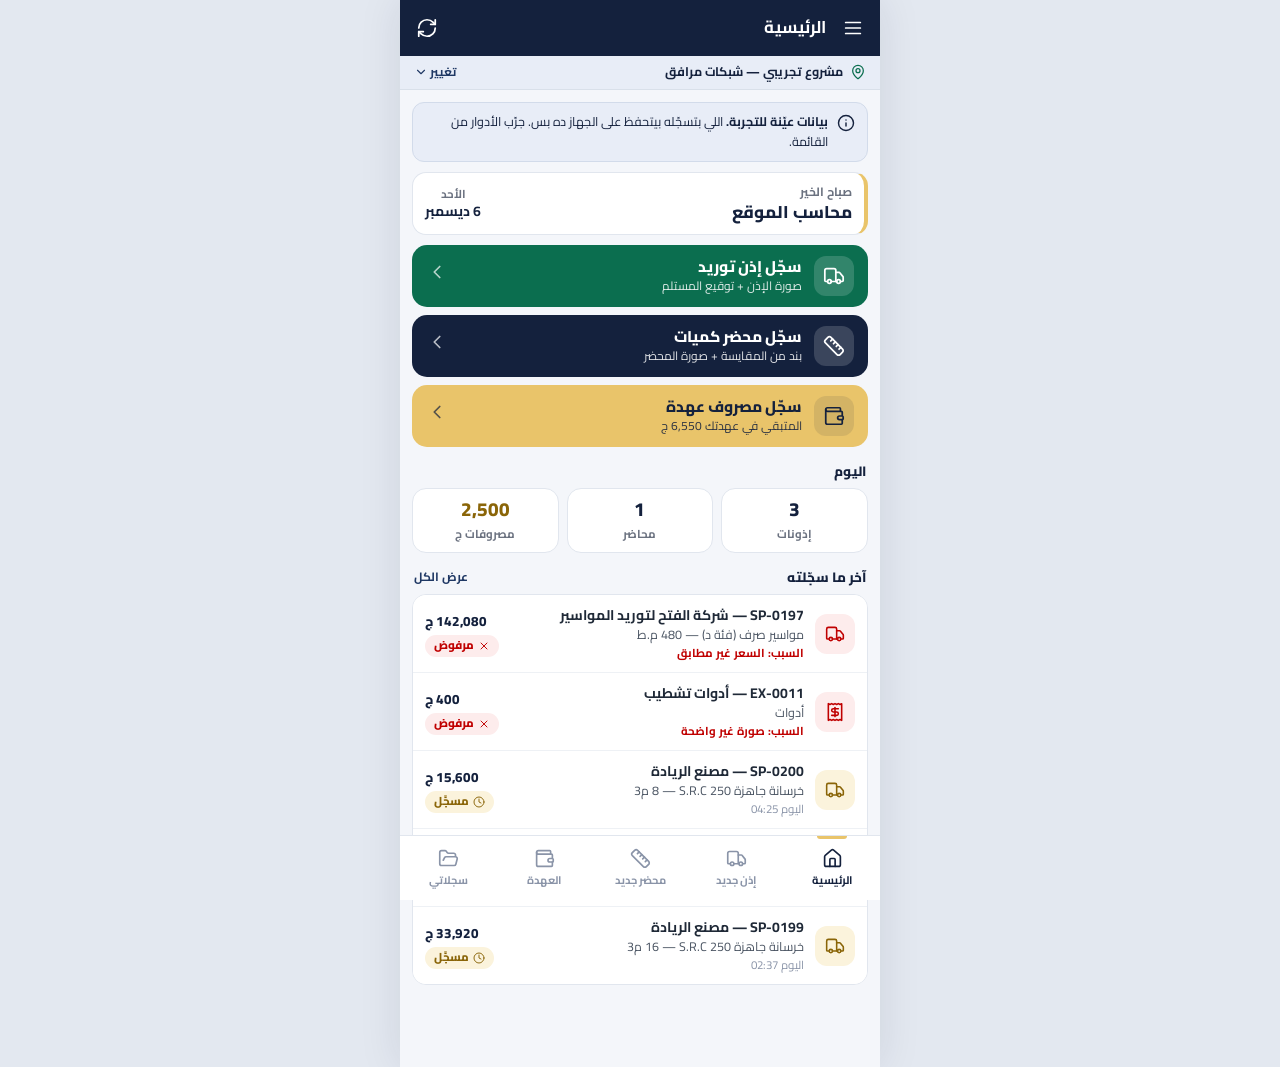
==== index.html @ 33e52e56 "تطبيق منظومة البديوي: المرحلة الأولى ببيانات عيّنة نفس طريقة reno-app: صفحات ثابتة على GitHub Pages،" ====
<!doctype html>
<html lang="ar" dir="rtl">
<head>
<meta charset="utf-8">
<meta name="viewport" content="width=device-width, initial-scale=1, viewport-fit=cover">
<title>منظومة البديوي</title>
<meta name="theme-color" content="#14213D">
<meta name="robots" content="noindex, nofollow">
<meta name="apple-mobile-web-app-capable" content="yes">
<meta name="apple-mobile-web-app-status-bar-style" content="black-translucent">
<meta name="apple-mobile-web-app-title" content="البديوي">
<link rel="manifest" href="manifest.webmanifest">
<link rel="icon" href="icons/icon-192.png">
<link rel="apple-touch-icon" href="icons/icon-180.png">
<link rel="preload" href="fonts/cairo-arabic-700-normal.woff2" as="font" type="font/woff2" crossorigin>
<link rel="stylesheet" href="css/fonts.css?v=1">
<link rel="stylesheet" href="css/app.css?v=1">
</head>
<body>
<div id="app" class="app">
  <div class="boot">
    <div class="boot-mark"><img src="icons/icon-192.png" alt="" width="76" height="76"></div>
    <div class="boot-name">منظومة البديوي</div>
    <div class="boot-note">جارٍ تجهيز التطبيق…</div>
  </div>
</div>
<div id="drawer-scrim" class="scrim" hidden></div>
<aside id="drawer" class="drawer" aria-label="القائمة" hidden></aside>
<div id="sheet" class="sheet" role="dialog" aria-modal="true" hidden></div>
<div id="toast" class="toast" role="status" hidden></div>
<noscript><p style="padding:24px;font-family:sans-serif">التطبيق يحتاج تشغيل JavaScript.</p></noscript>
<script src="js/config.js?v=1"></script>
<script src="js/sample.js?v=1"></script>
<script src="js/icons.js?v=1"></script>
<script src="js/pages.js?v=1"></script>
<script src="js/site.js?v=1"></script>
<script src="js/approve.js?v=1"></script>
<script src="js/app.js?v=1"></script>
</body>
</html>
---- css/fonts.css ----
/* خط Cairo — رخصة SIL OFL 1.1 (fonts/LICENSE.txt). ملفان لكل وزن: العربي واللاتيني. */
@font-face { font-family: 'Cairo'; font-style: normal; font-display: swap; font-weight: 400; src: url(../fonts/cairo-arabic-400-normal.woff2) format('woff2'); unicode-range: U+0600-06FF, U+0750-077F, U+0870-088E, U+0890-0891, U+0897-08E1, U+08E3-08FF, U+200C-200E, U+2010-2011, U+204F, U+2E41, U+FB50-FDFF, U+FE70-FE74, U+FE76-FEFC; }
@font-face { font-family: 'Cairo'; font-style: normal; font-display: swap; font-weight: 400; src: url(../fonts/cairo-latin-400-normal.woff2) format('woff2'); unicode-range: U+0000-00FF, U+0131, U+0152-0153, U+02BB-02BC, U+02C6, U+02DA, U+02DC, U+0304, U+0308, U+0329, U+2000-206F, U+20AC, U+2122, U+2191, U+2193, U+2212, U+2215, U+FEFF, U+FFFD; }
@font-face { font-family: 'Cairo'; font-style: normal; font-display: swap; font-weight: 600; src: url(../fonts/cairo-arabic-600-normal.woff2) format('woff2'); unicode-range: U+0600-06FF, U+0750-077F, U+0870-088E, U+0890-0891, U+0897-08E1, U+08E3-08FF, U+200C-200E, U+2010-2011, U+204F, U+2E41, U+FB50-FDFF, U+FE70-FE74, U+FE76-FEFC; }
@font-face { font-family: 'Cairo'; font-style: normal; font-display: swap; font-weight: 600; src: url(../fonts/cairo-latin-600-normal.woff2) format('woff2'); unicode-range: U+0000-00FF, U+0131, U+0152-0153, U+02BB-02BC, U+02C6, U+02DA, U+02DC, U+0304, U+0308, U+0329, U+2000-206F, U+20AC, U+2122, U+2191, U+2193, U+2212, U+2215, U+FEFF, U+FFFD; }
@font-face { font-family: 'Cairo'; font-style: normal; font-display: swap; font-weight: 700; src: url(../fonts/cairo-arabic-700-normal.woff2) format('woff2'); unicode-range: U+0600-06FF, U+0750-077F, U+0870-088E, U+0890-0891, U+0897-08E1, U+08E3-08FF, U+200C-200E, U+2010-2011, U+204F, U+2E41, U+FB50-FDFF, U+FE70-FE74, U+FE76-FEFC; }
@font-face { font-family: 'Cairo'; font-style: normal; font-display: swap; font-weight: 700; src: url(../fonts/cairo-latin-700-normal.woff2) format('woff2'); unicode-range: U+0000-00FF, U+0131, U+0152-0153, U+02BB-02BC, U+02C6, U+02DA, U+02DC, U+0304, U+0308, U+0329, U+2000-206F, U+20AC, U+2122, U+2191, U+2193, U+2212, U+2215, U+FEFF, U+FFFD; }
@font-face { font-family: 'Cairo'; font-style: normal; font-display: swap; font-weight: 800; src: url(../fonts/cairo-arabic-800-normal.woff2) format('woff2'); unicode-range: U+0600-06FF, U+0750-077F, U+0870-088E, U+0890-0891, U+0897-08E1, U+08E3-08FF, U+200C-200E, U+2010-2011, U+204F, U+2E41, U+FB50-FDFF, U+FE70-FE74, U+FE76-FEFC; }
@font-face { font-family: 'Cairo'; font-style: normal; font-display: swap; font-weight: 800; src: url(../fonts/cairo-latin-800-normal.woff2) format('woff2'); unicode-range: U+0000-00FF, U+0131, U+0152-0153, U+02BB-02BC, U+02C6, U+02DA, U+02DC, U+0304, U+0308, U+0329, U+2000-206F, U+20AC, U+2122, U+2191, U+2193, U+2212, U+2215, U+FEFF, U+FFFD; }
---- css/app.css ----
/* واجهة منظومة البديوي — ألوان ومقاسات «مقترح تصميم تطبيق منظومة البديوي» (لوحتا 6 و7) */
:root {
  --navy: #14213D;
  --navy-2: #1F3864;
  --navy-3: #0F1A31;
  --green: #0B6E4F;
  --green-bg: #E6F4EE;
  --green-line: #BFE3D2;
  --gold: #E9C46A;
  --gold-ink: #8A6508;
  --gold-bg: #FBF3DC;
  --gold-line: #F0DCA0;
  --red: #C00000;
  --red-ink: #9B0000;
  --red-bg: #FDECEC;
  --red-line: #F5C2C2;
  --blue-bg: #E8EDF7;
  --blue-line: #D2DBEA;
  --bg: #F4F6FA;
  --card: #FFFFFF;
  --ink: #1F2937;
  --ink-2: #374151;
  --muted: #6B7280;
  --faint: #9AA3B2;
  --line: #CCD4E0;
  --hair: #EEF1F5;
  --font: 'Cairo', 'Segoe UI', Tahoma, 'Noto Sans Arabic', Arial, sans-serif;
  --head-h: 56px;
  --nav-h: 64px;
  --sat: env(safe-area-inset-top, 0px);
  --sab: env(safe-area-inset-bottom, 0px);
}
* { box-sizing: border-box; -webkit-tap-highlight-color: transparent; }
html, body { margin: 0; min-height: 100%; background: #E3E8F0; }
body { font-family: var(--font); color: var(--ink); font-size: 15px; line-height: 1.5; -webkit-font-smoothing: antialiased; overscroll-behavior-y: none; }
button { font: inherit; color: inherit; background: none; border: 0; padding: 0; cursor: pointer; }
input, textarea, select { font: inherit; color: inherit; }
[hidden] { display: none !important; }
.ic { width: 22px; height: 22px; flex: none; }
.num { font-variant-numeric: tabular-nums; }
.ltr { direction: ltr; unicode-bidi: isolate; }
bdi { unicode-bidi: isolate; }
:focus-visible { outline: 2px solid var(--gold); outline-offset: 2px; }

.app { position: relative; max-width: 480px; min-height: 100vh; min-height: 100dvh; margin: 0 auto; background: var(--bg); display: flex; flex-direction: column; box-shadow: 0 0 40px rgba(20, 33, 61, .10); }

/* شاشة البداية */
.boot { flex: 1; min-height: 100vh; min-height: 100dvh; display: flex; flex-direction: column; align-items: center; justify-content: center; gap: 10px; background: var(--navy); color: #fff; }
.boot-mark img { width: 76px; height: 76px; display: block; }
.boot-name { font-size: 24px; font-weight: 800; margin-top: 6px; }
.boot-note { color: #B9C6E0; font-size: 13px; font-weight: 600; }
.lane { width: 140px; height: 4px; background: repeating-linear-gradient(to left, var(--gold) 0 16px, transparent 16px 27px); }

/* الرأس */
.head { position: sticky; top: 0; z-index: 30; background: var(--navy); color: #fff; padding-top: var(--sat); }
.head-row { height: var(--head-h); display: flex; align-items: center; gap: 2px; padding: 0 6px; }
.head h1 { margin: 0; font-size: 17px; font-weight: 700; flex: 1; min-width: 0; white-space: nowrap; overflow: hidden; text-overflow: ellipsis; padding-inline-start: 4px; }
.hbtn { width: 42px; height: 42px; display: grid; place-items: center; border-radius: 12px; color: #fff; position: relative; flex: none; }
.hbtn:active { background: rgba(255, 255, 255, .12); }
.hbtn.ghost { pointer-events: none; }
.h-count { position: absolute; top: 3px; inset-inline-end: 1px; min-width: 18px; height: 18px; border-radius: 9px; background: var(--gold); color: var(--navy); font-size: 11px; font-weight: 800; display: grid; place-items: center; padding: 0 4px; font-style: normal; }
.pbar { display: flex; align-items: center; gap: 7px; background: #E8EDF7; color: var(--navy); padding: 7px 14px; font-size: 12.5px; font-weight: 700; border-bottom: 1px solid #D9E0EA; }
.pbar .ic { width: 16px; height: 16px; color: var(--green); }
.pbar span { flex: 1; min-width: 0; white-space: nowrap; overflow: hidden; text-overflow: ellipsis; }
.pbar button { color: var(--navy-2); font-weight: 700; font-size: 12px; display: flex; align-items: center; gap: 2px; }
.pbar button .ic { width: 14px; height: 14px; color: inherit; }
.netbar { display: flex; align-items: center; gap: 8px; background: var(--gold-bg); color: #6B4E05; font-size: 12.5px; font-weight: 700; padding: 7px 14px; border-bottom: 1px solid var(--gold-line); }
.netbar span { flex: 1; }
.netbar button { color: var(--navy); text-decoration: underline; font-weight: 800; font-size: 12.5px; }

/* المحتوى */
.view { flex: 1; padding: 12px 12px calc(var(--nav-h) + var(--sab) + 18px); }
.view.flush { padding-inline: 0; padding-top: 0; }
.view.form-view { padding: 0 0 calc(86px + var(--sab)); background: #fff; }
.strip { display: flex; gap: 9px; align-items: flex-start; background: var(--blue-bg); border: 1px solid var(--blue-line); color: var(--navy); border-radius: 12px; padding: 9px 12px; font-size: 12.5px; line-height: 1.6; margin-bottom: 10px; }
.strip .ic { width: 18px; height: 18px; margin-top: 2px; }
.sect { display: flex; align-items: center; gap: 6px; font-size: 13.5px; font-weight: 800; color: var(--navy); margin: 14px 2px 7px; }
.sect .s { margin-inline-start: auto; font-size: 12px; color: var(--navy-2); font-weight: 700; }
.sect button.s { text-decoration: none; }
.card { background: var(--card); border: 1px solid #E1E6EE; border-radius: 14px; }
.pad { padding: 12px; }

/* التحية والأزرار الكبيرة */
.greet { display: flex; align-items: center; gap: 10px; border-inline-start: 4px solid var(--gold); padding: 10px 12px; }
.greet .g1 { font-size: 12px; color: var(--muted); font-weight: 700; }
.greet .g2 { font-size: 17px; font-weight: 800; color: var(--navy); line-height: 1.35; }
.greet .gd { margin-inline-start: auto; text-align: center; line-height: 1.3; font-size: 11.5px; color: var(--muted); font-weight: 700; }
.greet .gd b { display: block; font-size: 14px; color: var(--navy); }
.acts { display: flex; flex-direction: column; gap: 8px; margin-top: 10px; }
.act { display: flex; align-items: center; gap: 12px; border-radius: 15px; padding: 11px 14px; color: #fff; text-align: start; width: 100%; }
.act:active { filter: brightness(.95); }
.act .ai { width: 40px; height: 40px; border-radius: 12px; background: rgba(255, 255, 255, .16); display: grid; place-items: center; flex: none; }
.act .at { font-size: 15.5px; font-weight: 800; line-height: 1.35; display: block; }
.act .as { font-size: 12px; opacity: .88; line-height: 1.4; display: block; }
.act .cv { margin-inline-start: auto; opacity: .7; }
.act.green { background: var(--green); }
.act.navy { background: var(--navy); }
.act.gold { background: var(--gold); color: var(--navy); }
.act.gold .ai { background: rgba(20, 33, 61, .10); }
.minis { display: flex; gap: 8px; }
.mini { flex: 1; text-align: center; padding: 8px 6px; }
.mini b { display: block; font-size: 19px; font-weight: 800; color: var(--navy); line-height: 1.3; }
.mini span { font-size: 11.5px; color: var(--muted); font-weight: 700; }
.mini.gold b { color: var(--gold-ink); }

/* المؤشرات */
.kgrid { display: grid; grid-template-columns: 1fr 1fr; gap: 8px; }
.kpi { padding: 9px 12px; }
.kpi .kl { font-size: 12px; color: var(--muted); font-weight: 700; }
.kpi .kv { font-size: 20px; font-weight: 800; color: var(--navy); line-height: 1.3; white-space: nowrap; }
.kpi .ks { font-size: 11.5px; color: var(--muted); }
.kpi.muted .kv { color: var(--faint); }
.prog { height: 10px; border-radius: 6px; background: #E1E6EE; overflow: hidden; display: flex; }
.prog i { display: block; height: 100%; }

/* القوائم */
.list { background: #fff; border-top: 1px solid var(--hair); border-bottom: 1px solid var(--hair); }
.list.boxed { border: 1px solid #E1E6EE; border-radius: 14px; overflow: hidden; }
.row { display: flex; align-items: center; gap: 11px; padding: 10px 12px; border-bottom: 1px solid var(--hair); background: #fff; width: 100%; text-align: start; }
.row:last-child { border-bottom: 0; }
button.row:active { background: #F7F9FC; }
.ld { width: 40px; height: 40px; border-radius: 12px; display: grid; place-items: center; flex: none; }
.ld .ic { width: 20px; height: 20px; }
.t-green { background: var(--green-bg); color: var(--green); }
.t-navy { background: var(--blue-bg); color: var(--navy); }
.t-gold { background: var(--gold-bg); color: var(--gold-ink); }
.t-red { background: var(--red-bg); color: var(--red); }
.t-gray { background: #EEF0F3; color: #4B5563; }
.rm { flex: 1; min-width: 0; }
.rt, .rs, .rx { display: block; }
.rt { font-size: 14px; font-weight: 700; white-space: nowrap; overflow: hidden; text-overflow: ellipsis; }
.rs { font-size: 12.5px; color: #4B5563; white-space: nowrap; overflow: hidden; text-overflow: ellipsis; }
.rx { font-size: 11.5px; color: #8A94A8; white-space: nowrap; overflow: hidden; text-overflow: ellipsis; }
.rx.red { color: var(--red); font-weight: 700; }
.rx.gold { color: var(--gold-ink); font-weight: 700; }
.re { display: flex; flex-direction: column; align-items: flex-end; gap: 4px; flex: none; }
.amt { font-size: 13.5px; font-weight: 800; color: var(--navy); white-space: nowrap; }
.amt.red { color: var(--red); } .amt.green { color: var(--green); }
.gh { display: flex; align-items: center; gap: 8px; padding: 10px 14px 6px; font-size: 12.5px; font-weight: 800; color: var(--ink-2); }
.gh .n { background: #E1E6EE; border-radius: 999px; padding: 0 8px; font-size: 11.5px; }
.gh .s { margin-inline-start: auto; font-size: 11.5px; color: var(--muted); font-weight: 700; }
.gh.red { color: var(--red); } .gh.red .n { background: var(--red-bg); }
.gh.gold { color: var(--gold-ink); } .gh.gold .n { background: var(--gold-bg); }
.gh.green { color: var(--green); } .gh.green .n { background: var(--green-bg); }
.chip { display: inline-flex; align-items: center; gap: 4px; border-radius: 999px; padding: 1px 9px; font-size: 11.5px; font-weight: 800; white-space: nowrap; line-height: 1.7; }
.chip .ic { width: 12px; height: 12px; }
.c-reg { background: var(--gold-bg); color: var(--gold-ink); }
.c-ok { background: var(--green-bg); color: var(--green); }
.c-rej { background: var(--red-bg); color: var(--red); }
.c-void { background: #EEF0F3; color: var(--muted); }
.c-sync { background: var(--blue-bg); color: var(--navy-2); }
.c-rev { background: var(--gold-bg); color: var(--gold-ink); }
.thumb { width: 50px; height: 50px; border-radius: 11px; overflow: hidden; flex: none; border: 1px solid #E1E6EE; background: #DDE3EC; }
.thumb img, .thumb svg { width: 100%; height: 100%; object-fit: cover; display: block; }
.ra { display: flex; gap: 6px; flex: none; }
.ra button { width: 38px; height: 38px; border-radius: 50%; display: grid; place-items: center; }
.ra .y { background: var(--green-bg); color: var(--green); }
.ra .n { background: var(--red-bg); color: var(--red); }
.ra .ic { width: 18px; height: 18px; }
.tabs { display: flex; background: #fff; border-bottom: 1px solid #E1E6EE; position: sticky; top: calc(var(--head-h) + var(--sat)); z-index: 20; }
.tabs button { flex: 1; padding: 11px 0 9px; font-size: 13px; font-weight: 700; color: var(--muted); position: relative; }
.tabs button.on { color: var(--navy); }
.tabs button.on::after { content: ''; position: absolute; bottom: -1px; left: 18%; right: 18%; height: 3px; border-radius: 3px 3px 0 0; background: var(--navy); }
.tabs .cnt { display: inline-block; min-width: 18px; border-radius: 9px; background: var(--gold-bg); color: var(--gold-ink); font-size: 11px; margin-inline-start: 4px; padding: 0 5px; }
.srch { margin: 10px 12px; height: 42px; border-radius: 12px; background: #fff; border: 1px solid #D9E0EA; display: flex; align-items: center; gap: 8px; padding: 0 12px; color: #8A94A8; }
.srch input { border: 0; outline: 0; background: none; flex: 1; min-width: 0; font-size: 14px; color: var(--ink); }
.empty { text-align: center; padding: 60px 30px; color: #4B5563; font-size: 13.5px; line-height: 1.8; }
.empty b { display: block; font-size: 15.5px; color: var(--ink-2); margin-bottom: 4px; }

/* التنقل السفلي */
.nav { position: fixed; bottom: 0; left: 50%; transform: translateX(-50%); width: 100%; max-width: 480px; z-index: 30; background: #fff; border-top: 1px solid #E1E6EE; display: flex; padding-bottom: var(--sab); }
.nav button { flex: 1; height: var(--nav-h); display: flex; flex-direction: column; align-items: center; justify-content: center; gap: 3px; color: #8A94A8; font-size: 11px; font-weight: 700; position: relative; white-space: nowrap; }
.nav button .ic { width: 21px; height: 21px; }
.nav button.on { color: var(--navy); }
.nav button.on::before { content: ''; position: absolute; top: 0; width: 30px; height: 3px; border-radius: 0 0 3px 3px; background: var(--gold); }
.nav .dotc { position: absolute; top: 9px; inset-inline-start: calc(50% + 6px); min-width: 16px; height: 16px; border-radius: 8px; background: var(--gold); color: var(--navy); font-size: 10px; font-weight: 800; display: grid; place-items: center; padding: 0 3px; }
.fab { position: fixed; bottom: calc(var(--nav-h) + var(--sab) + 14px); inset-inline-end: max(16px, calc(50% - 240px + 16px)); width: 54px; height: 54px; border-radius: 17px; background: var(--green); color: #fff; display: grid; place-items: center; box-shadow: 0 8px 16px -6px rgba(11, 110, 79, .6); z-index: 25; }

/* الأزرار */
.btn { height: 48px; border-radius: 12px; display: inline-flex; align-items: center; justify-content: center; gap: 8px; font-weight: 800; font-size: 15px; padding: 0 18px; background: var(--green); color: #fff; }
.btn:disabled { background: #DCE2EA; color: #8A94A8; }
.btn.nv { background: var(--navy); }
.btn.out { background: #fff; color: var(--navy); border: 1.5px solid var(--navy); }
.btn.dng { background: #fff; color: var(--red); border: 1.5px solid var(--red); }
.btn.dngf { background: var(--red); }
.btn.gold { background: var(--gold); color: var(--navy); }
.btn.sm { height: 38px; font-size: 13.5px; border-radius: 10px; padding: 0 12px; }
.btn.wide { width: 100%; }
.btn .ic { width: 18px; height: 18px; }
.fbar { position: fixed; bottom: 0; left: 50%; transform: translateX(-50%); width: 100%; max-width: 480px; background: #fff; border-top: 1px solid #E1E6EE; padding: 10px 14px calc(12px + var(--sab)); display: flex; gap: 8px; z-index: 30; }
.fbar .btn { flex: 1; }
.fbar .btn.fit { flex: none; }

/* النماذج */
.form { padding: 12px 14px 4px; }
.fld { margin-bottom: 12px; }
.fl { font-size: 12.5px; font-weight: 700; color: var(--ink-2); margin-bottom: 5px; display: flex; align-items: center; gap: 4px; }
.fl .rq { color: var(--red); }
.fl .tag { margin-inline-start: auto; font-size: 10.5px; font-weight: 700; color: var(--navy-2); background: var(--blue-bg); border-radius: 6px; padding: 0 6px; }
.fb { min-height: 46px; border: 1px solid var(--line); border-radius: 11px; background: #fff; display: flex; align-items: center; gap: 8px; padding: 0 12px; width: 100%; text-align: start; }
.fb:focus-within { border: 2px solid var(--navy); padding: 0 11px; }
.fb input, .fb textarea { border: 0; outline: 0; background: none; flex: 1; min-width: 0; font-size: 15px; font-weight: 600; padding: 10px 0; }
.fb textarea { resize: none; min-height: 64px; line-height: 1.6; }
.fb .v { flex: 1; min-width: 0; font-weight: 600; font-size: 14.5px; white-space: nowrap; overflow: hidden; text-overflow: ellipsis; padding: 10px 0; }
.fb .v small { display: block; font-size: 11.5px; color: var(--muted); font-weight: 600; line-height: 1.3; }
.fb .plh { flex: 1; color: var(--faint); padding: 10px 0; }
.fb .u { color: #4B5563; font-weight: 800; font-size: 13px; flex: none; }
.fb .ic { color: var(--muted); width: 18px; height: 18px; }
.fb.auto { background: #F1F4F9; border-style: dashed; border-color: #B9C3D3; }
.fb.err { border: 1.5px solid var(--red); background: #FFF8F8; }
.fh { font-size: 11.5px; color: var(--muted); margin-top: 4px; line-height: 1.5; }
.fh.gold { color: var(--gold-ink); font-weight: 700; }
.fe { font-size: 11.5px; color: var(--red); margin-top: 4px; font-weight: 700; display: flex; gap: 4px; align-items: center; }
.fe .ic { width: 14px; height: 14px; }
.two { display: flex; gap: 8px; }
.two > .fld { flex: 1; min-width: 0; }
.seg { display: flex; gap: 6px; flex-wrap: wrap; }
.seg button { flex: 1 1 0; min-width: 0; height: 40px; border: 1px solid var(--line); border-radius: 10px; font-size: 13px; font-weight: 700; color: var(--ink-2); background: #fff; white-space: nowrap; padding: 0 6px; }
.seg button.on { background: var(--navy); border-color: var(--navy); color: #fff; }
.seg.g3 { display: grid; grid-template-columns: 1fr 1fr 1fr; }
.seg.g2 { display: grid; grid-template-columns: 1fr 1fr; }
.photo { position: relative; border-radius: 12px; overflow: hidden; border: 1px solid var(--line); height: 150px; background: #DDE3EC; }
.photo > img, .photo > svg { width: 100%; height: 100%; object-fit: cover; display: block; }
.photo .ov { position: absolute; bottom: 8px; inset-inline-start: 8px; background: rgba(20, 33, 61, .86); color: #fff; border-radius: 9px; padding: 3px 10px; font-size: 12px; font-weight: 700; display: flex; gap: 6px; align-items: center; }
.photo .ov .ic { width: 15px; height: 15px; }
.photo-empty { width: 100%; height: 120px; border: 1.5px dashed #9AA6B8; border-radius: 12px; background: #F8FAFC; display: flex; flex-direction: column; align-items: center; justify-content: center; gap: 3px; color: #4B5563; font-weight: 700; font-size: 13px; }
.photo-empty .ic { width: 26px; height: 26px; color: var(--navy-2); }
.photo-empty small { font-weight: 600; color: var(--muted); font-size: 11.5px; }
.photo-empty.err { border-color: var(--red); background: #FFF8F8; }
.file-in { position: absolute; width: 1px; height: 1px; opacity: 0; pointer-events: none; }
.sig { position: relative; height: 120px; border: 1px solid var(--line); border-radius: 12px; background: #fff; overflow: hidden; touch-action: none; }
.sig canvas { width: 100%; height: 100%; display: block; }
.sig .base { position: absolute; left: 20px; right: 20px; bottom: 26px; border-top: 1px dashed #D9E0EA; pointer-events: none; }
.sig .hint { position: absolute; inset: 0; display: grid; place-items: center; color: var(--faint); font-size: 13px; font-weight: 600; pointer-events: none; }
.sig .clr { position: absolute; bottom: 4px; inset-inline-start: 8px; font-size: 12px; color: var(--navy-2); font-weight: 700; display: flex; gap: 4px; align-items: center; padding: 4px; }
.sig .clr .ic { width: 15px; height: 15px; }
.sig.err { border: 1.5px solid var(--red); }
.locbox { display: flex; align-items: center; gap: 10px; border: 1px solid var(--line); border-radius: 12px; padding: 10px 12px; background: #fff; }
.locbox .ld { width: 36px; height: 36px; }
.locbox b { display: block; font-size: 13.5px; }
.locbox small { display: block; font-size: 12px; color: var(--muted); }
.locbox button { margin-inline-start: auto; color: var(--navy-2); font-weight: 800; font-size: 12.5px; }
.alert { display: flex; gap: 9px; align-items: flex-start; border-radius: 12px; padding: 9px 12px; font-size: 12.5px; line-height: 1.6; margin-bottom: 10px; }
.alert .ic { width: 17px; height: 17px; margin-top: 2px; }
.alert.warn { background: var(--gold-bg); color: #6B4E05; border: 1px solid var(--gold-line); }
.alert.ok { background: var(--green-bg); color: var(--green); border: 1px solid var(--green-line); }
.alert.err { background: var(--red-bg); color: var(--red-ink); border: 1px solid var(--red-line); }
.alert.info { background: var(--blue-bg); color: var(--navy); border: 1px solid var(--blue-line); }
.alert b { font-weight: 800; }

/* لوحة الاختيار (قائمة بحث تطلع من تحت) */
.sheet { position: fixed; inset: 0; z-index: 60; background: rgba(15, 26, 49, .55); display: flex; align-items: flex-end; justify-content: center; }
.sheet .panel { width: 100%; max-width: 480px; max-height: 86vh; max-height: 86dvh; background: var(--bg); border-radius: 20px 20px 0 0; display: flex; flex-direction: column; overflow: hidden; }
.sheet .ph { display: flex; align-items: center; gap: 8px; padding: 12px 14px 4px; }
.sheet .ph h2 { margin: 0; font-size: 16px; font-weight: 800; color: var(--navy); flex: 1; }
.sheet .ph button { width: 36px; height: 36px; border-radius: 10px; display: grid; place-items: center; color: var(--muted); }
.sheet .body { overflow-y: auto; flex: 1; padding-bottom: calc(14px + var(--sab)); }
.opt { display: flex; align-items: center; gap: 10px; width: 100%; padding: 11px 14px; border-bottom: 1px solid var(--hair); background: #fff; text-align: start; }
.opt.on { background: #EEF2F8; }
.opt .oc { color: var(--navy-2); font-weight: 800; font-size: 12.5px; flex: none; min-width: 52px; }
.opt .on2 { flex: 1; min-width: 0; font-weight: 600; font-size: 14px; }
.opt .on2 small { display: block; color: var(--muted); font-size: 11.5px; font-weight: 600; }
.opt .op { flex: none; font-weight: 800; font-size: 12.5px; color: #4B5563; }
.opt .op.red { color: var(--red); }
.opt .op.gold { color: var(--gold-ink); }
.dlg { background: #fff; border-radius: 18px; padding: 18px; width: calc(100% - 44px); max-width: 400px; margin: auto; }
.dlg h3 { margin: 0 0 6px; font-size: 16px; font-weight: 800; color: var(--navy); line-height: 1.5; }
.dlg p { margin: 0; font-size: 13.5px; color: var(--ink-2); line-height: 1.7; }
.dlg .acts2 { display: flex; gap: 8px; margin-top: 16px; }
.dlg .acts2 .btn { flex: 1; }
.sheet.center { align-items: center; }

/* القائمة الجانبية */
.scrim { position: fixed; inset: 0; background: rgba(15, 26, 49, .55); z-index: 50; }
.drawer { position: fixed; top: 0; bottom: 0; right: 0; width: min(300px, 86vw); background: #fff; z-index: 55; display: flex; flex-direction: column; overflow-y: auto; box-shadow: 0 0 30px rgba(0, 0, 0, .3); }
@media (min-width: 480px) { .drawer { right: calc(50% - 240px); } }
.dr-head { background: var(--navy); color: #fff; padding: calc(22px + var(--sat)) 18px 16px; display: flex; gap: 12px; align-items: center; }
.dr-head .mark { width: 46px; height: 46px; flex: none; }
.dr-head b { display: block; font-size: 16px; font-weight: 800; }
.dr-head small { display: block; font-size: 12px; color: #B9C6E0; }
.dr-item { display: flex; align-items: center; gap: 12px; width: 100%; padding: 11px 18px; font-size: 14px; font-weight: 600; text-align: start; }
.dr-item .ic { color: var(--navy-2); width: 20px; height: 20px; }
.dr-item small { display: block; font-size: 11.5px; color: var(--muted); font-weight: 600; }
.dr-item .end { margin-inline-start: auto; font-size: 12px; color: var(--faint); font-weight: 700; }
.dr-item:active { background: #F4F6FA; }
.dr-sep { height: 1px; background: #E1E6EE; margin: 6px 18px; }
.dr-lab { font-size: 11.5px; font-weight: 800; color: var(--muted); padding: 6px 18px 2px; }
.roles { display: grid; grid-template-columns: 1fr 1fr; gap: 6px; padding: 4px 18px 8px; }
.roles button { border: 1px solid var(--line); border-radius: 10px; padding: 7px 6px; font-size: 12.5px; font-weight: 700; color: var(--ink-2); }
.roles button.on { background: var(--navy); border-color: var(--navy); color: #fff; }
.dr-meta { padding: 10px 18px 18px; font-size: 11px; color: var(--faint); margin-top: auto; }

/* إعدادات وتفاصيل */
.lrow { display: flex; align-items: center; gap: 12px; padding: 12px 14px; border-bottom: 1px solid var(--hair); font-size: 14px; font-weight: 600; background: #fff; width: 100%; text-align: start; }
.lrow:last-child { border-bottom: 0; }
.lrow .ic { color: var(--navy-2); }
.lrow small { display: block; font-size: 11.5px; color: var(--muted); font-weight: 600; }
.lrow .e { margin-inline-start: auto; }
.tgl { width: 44px; height: 26px; border-radius: 13px; background: var(--green); position: relative; flex: none; margin-inline-start: auto; }
.tgl::after { content: ''; position: absolute; top: 3px; inset-inline-end: 3px; width: 20px; height: 20px; border-radius: 50%; background: #fff; transition: inset-inline-end .15s; }
.tgl.off { background: #CCD4E0; }
.tgl.off::after { inset-inline-end: 21px; }
.kv2 { display: grid; grid-template-columns: 1fr 1fr; gap: 8px 14px; }
.kv2 .k { font-size: 11.5px; color: var(--muted); font-weight: 700; }
.kv2 .v { font-size: 14.5px; font-weight: 800; color: var(--navy); }
.dhero { height: 210px; position: relative; background: #C9D1DC; }
.dhero > img, .dhero > svg { width: 100%; height: 100%; object-fit: cover; display: block; }
.dhero .ov { position: absolute; bottom: 9px; inset-inline-end: 10px; background: rgba(20, 33, 61, .82); color: #fff; border-radius: 9px; padding: 3px 10px; font-size: 12px; font-weight: 700; display: flex; gap: 6px; align-items: center; }
.dhero .ov .ic { width: 15px; height: 15px; }
.tlx { position: relative; padding-inline-start: 22px; }
.tlx::before { content: ''; position: absolute; inset-inline-start: 7px; top: 8px; bottom: 12px; width: 2px; background: #D9E0EA; }
.tlx .st { position: relative; padding-bottom: 10px; }
.tlx .st::before { content: ''; position: absolute; inset-inline-start: -21px; top: 6px; width: 12px; height: 12px; border-radius: 50%; background: var(--navy); border: 2px solid #fff; box-shadow: 0 0 0 1px var(--navy); }
.tlx .st.ok::before { background: var(--green); box-shadow: 0 0 0 1px var(--green); }
.tlx .st.rej::before { background: var(--red); box-shadow: 0 0 0 1px var(--red); }
.tlx .a { font-size: 13px; font-weight: 700; }
.tlx .b { font-size: 11.5px; color: var(--muted); }
button.dhero { display: block; width: 100%; }
.dmeta { display: flex; align-items: center; gap: 8px; flex-wrap: wrap; font-size: 12.5px; color: var(--muted); font-weight: 700; }
.dtitle { font-size: 17px; font-weight: 800; color: var(--navy); margin: 8px 0 10px; line-height: 1.45; }
.lockt { display: inline-flex; gap: 4px; align-items: center; font-size: 12px; }
.lockt .ic { width: 14px; height: 14px; }
.who { font-size: 12.5px; color: #4B5563; display: flex; gap: 6px; align-items: center; margin-top: 4px; }
.who .ic { width: 16px; height: 16px; color: var(--navy-2); }
.rmain { display: flex; align-items: center; gap: 11px; flex: 1; min-width: 0; text-align: start; }
.row > .cv .ic { width: 18px; height: 18px; }
.zoomwrap { width: 100%; max-width: 480px; padding: 12px; }
.zoom { border-radius: 12px; overflow: hidden; background: #0F1A31; }
.zoom img { display: block; width: 100%; max-height: 78vh; max-height: 78dvh; object-fit: contain; }
.zoom svg { display: block; width: 100%; height: auto; aspect-ratio: 16 / 9; }
.lines .ln { display: flex; gap: 8px; padding: 7px 0; border-bottom: 1px solid var(--hair); font-size: 12.5px; }
.lines .ln span { flex: 1; }
.lines .ln b { color: var(--navy); }

/* الكروت العامة للصفحات */
.pg-sec { margin-bottom: 14px; }
.pg-sec h3 { margin: 6px 2px 8px; font-size: 14px; font-weight: 800; color: var(--navy); display: flex; gap: 8px; align-items: center; }
.pg-sec h3 .ic { width: 18px; height: 18px; color: var(--navy-2); }
.pg { display: flex; align-items: center; gap: 10px; padding: 10px 12px; width: 100%; text-align: start; border-bottom: 1px solid var(--hair); background: #fff; }
.pg:last-child { border-bottom: 0; }
.pg .pc { flex: none; min-width: 34px; height: 26px; border-radius: 8px; background: var(--navy); color: var(--gold); font-weight: 800; font-size: 12.5px; display: grid; place-items: center; }
.pg .pn { flex: 1; min-width: 0; font-weight: 700; font-size: 14px; }
.pg .pn small { display: block; color: var(--muted); font-size: 11.5px; font-weight: 600; }
.pg .soon { font-size: 11px; font-weight: 800; color: var(--muted); background: #EEF0F3; border-radius: 999px; padding: 1px 8px; }
.pg.dim .pc { background: #CCD4E0; color: #fff; }

/* رسالة سريعة */
.toast { position: fixed; bottom: calc(var(--nav-h) + var(--sab) + 18px); left: 50%; transform: translateX(-50%); width: calc(100% - 28px); max-width: 452px; background: #243047; color: #fff; border-radius: 12px; padding: 12px 14px; font-size: 13.5px; font-weight: 600; z-index: 70; box-shadow: 0 10px 24px -10px rgba(0, 0, 0, .5); }

/* تسجيل الدخول */
.login { min-height: 100vh; min-height: 100dvh; display: flex; flex-direction: column; background: #fff; }
.login .top { background: var(--navy); color: #fff; padding: calc(50px + var(--sat)) 24px 30px; display: flex; flex-direction: column; align-items: center; gap: 8px; }
.login .top img { width: 70px; height: 70px; }
.login .top b { font-size: 22px; font-weight: 800; }
.login .top small { color: #B9C6E0; font-size: 12.5px; font-weight: 600; }
.login .box { padding: 26px 22px; display: flex; flex-direction: column; gap: 12px; }
.login .box h2 { margin: 0; font-size: 18px; color: var(--navy); }
.login .box p { margin: 0; color: #4B5563; font-size: 14px; }
.login-err { background: var(--red-bg); color: var(--red-ink); border-radius: 12px; padding: 10px 12px; font-size: 13px; font-weight: 600; }
.skeleton { background: linear-gradient(90deg, #E8ECF2 25%, #F1F4F8 50%, #E8ECF2 75%); background-size: 200% 100%; animation: sk 1.2s infinite; border-radius: 14px; height: 70px; margin-bottom: 10px; }
@keyframes sk { from { background-position: 200% 0; } to { background-position: -200% 0; } }
@media (prefers-reduced-motion: reduce) { .skeleton { animation: none; } .tgl::after { transition: none; } }
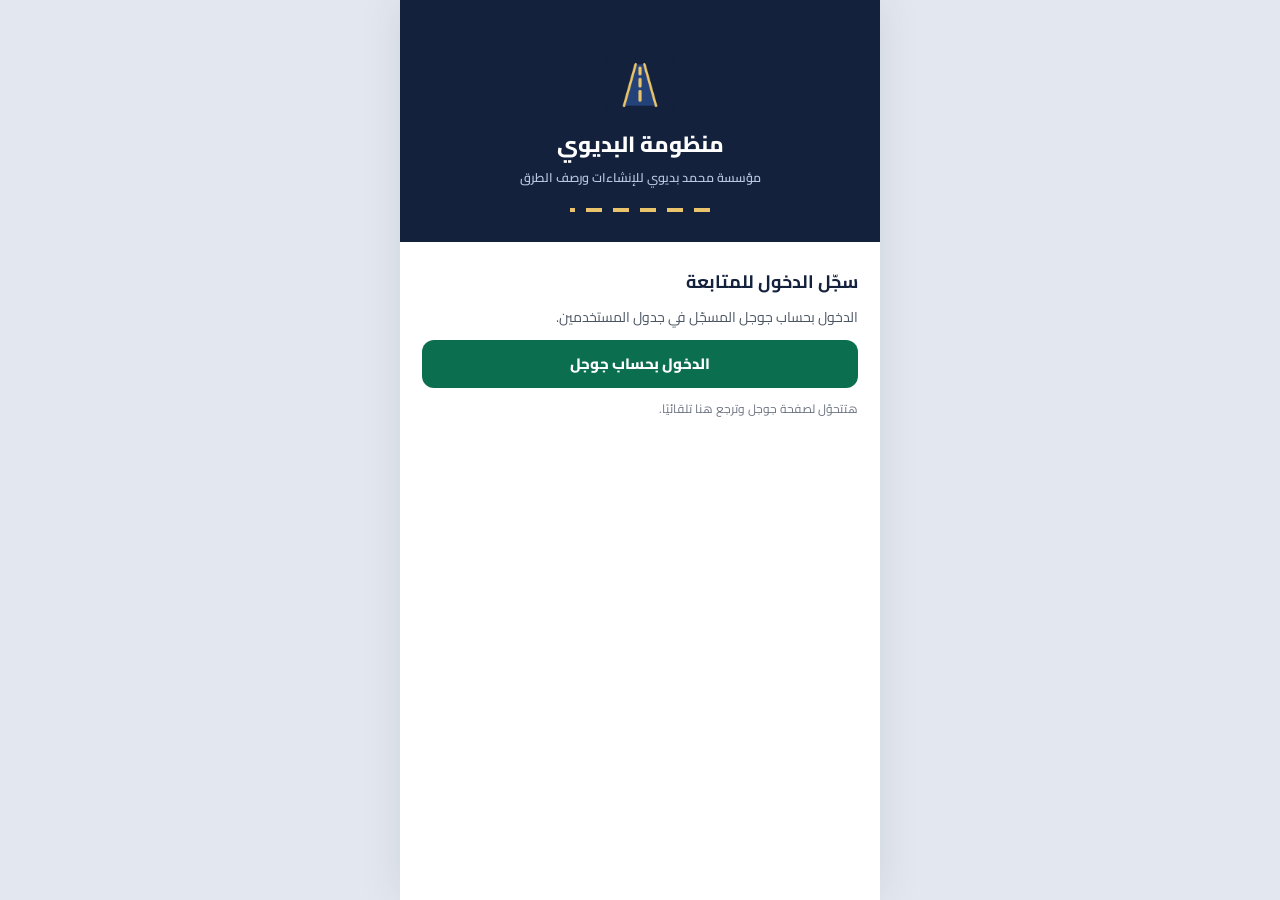
==== commit 60d3146c: "ربط التطبيق بسكريبت ملف البيانات المنشور - رابط تطبيق الويب في API_URL و WRITE_URL، والنسخة 2026-11-" ====
--- a/index.html
+++ b/index.html
@@ -13,8 +13,8 @@
 <link rel="icon" href="icons/icon-192.png">
 <link rel="apple-touch-icon" href="icons/icon-180.png">
 <link rel="preload" href="fonts/cairo-arabic-700-normal.woff2" as="font" type="font/woff2" crossorigin>
-<link rel="stylesheet" href="css/fonts.css?v=1">
-<link rel="stylesheet" href="css/app.css?v=1">
+<link rel="stylesheet" href="css/fonts.css?v=3">
+<link rel="stylesheet" href="css/app.css?v=3">
 </head>
 <body>
 <div id="app" class="app">
@@ -29,12 +29,12 @@
 <div id="sheet" class="sheet" role="dialog" aria-modal="true" hidden></div>
 <div id="toast" class="toast" role="status" hidden></div>
 <noscript><p style="padding:24px;font-family:sans-serif">التطبيق يحتاج تشغيل JavaScript.</p></noscript>
-<script src="js/config.js?v=1"></script>
-<script src="js/sample.js?v=1"></script>
-<script src="js/icons.js?v=1"></script>
-<script src="js/pages.js?v=1"></script>
-<script src="js/site.js?v=1"></script>
-<script src="js/approve.js?v=1"></script>
-<script src="js/app.js?v=1"></script>
+<script src="js/config.js?v=3"></script>
+<script src="js/sample.js?v=3"></script>
+<script src="js/icons.js?v=3"></script>
+<script src="js/pages.js?v=3"></script>
+<script src="js/site.js?v=3"></script>
+<script src="js/approve.js?v=3"></script>
+<script src="js/app.js?v=3"></script>
 </body>
 </html>
